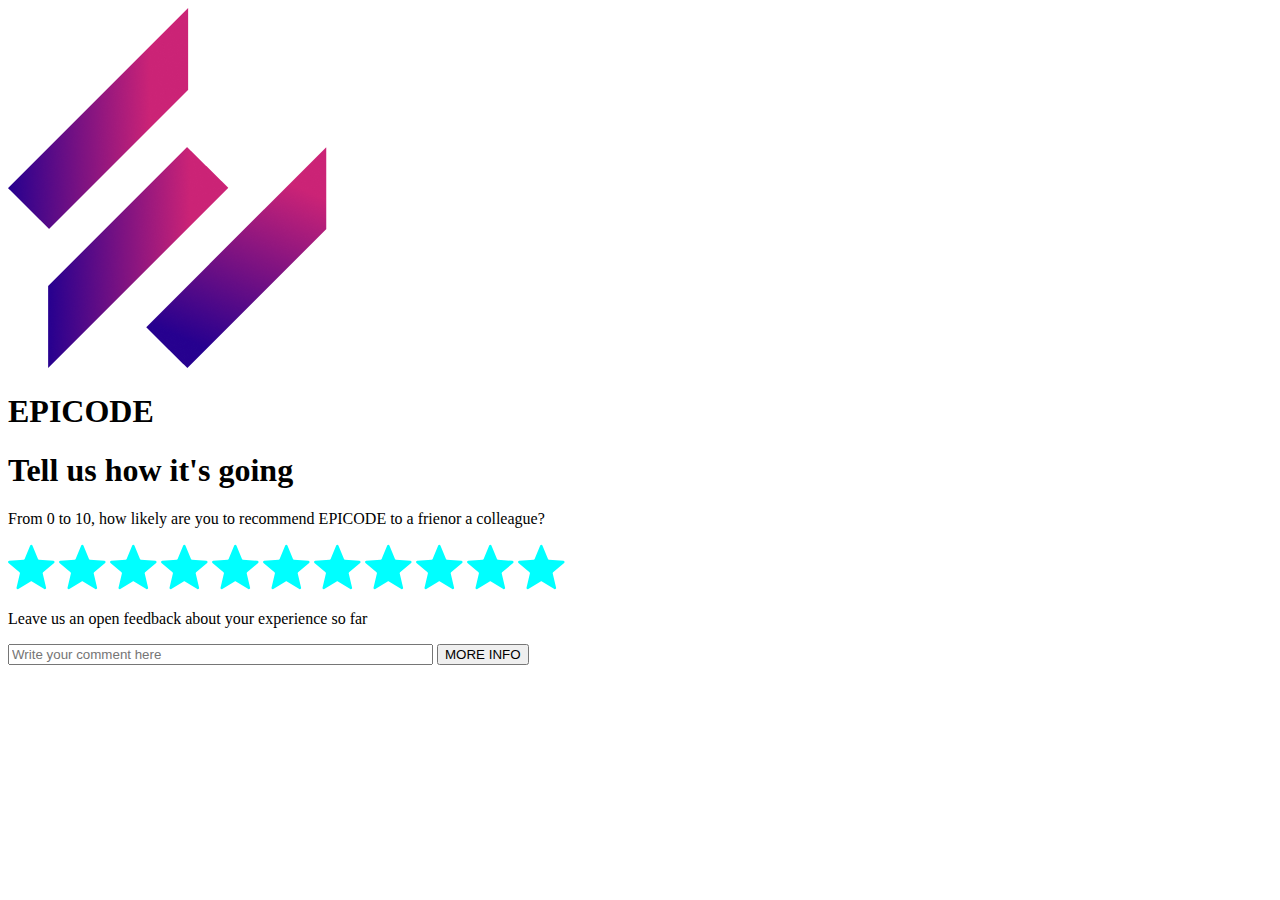
==== assets/html/feedback.html @ 7189b234 "Update feedback.html" ====
<!DOCTYPE html>
<html lang="en">
  <head>
    <meta charset="UTF-8" />
    <meta name="viewport" content="width=device-width, initial-scale=1.0" />
    <title>Document</title>
  </head>
  <body>
    <header>
      <div class="logo">
        <img src="../img/epicode_logo.png" alt="" />
        <h1>EPICODE</h1>
      </div>
    </header>
    <main>
      <h1>Tell us how it's going</h1>
      <p>
        From 0 to 10, how likely are you to recommend EPICODE to a frienor a
        colleague?
      </p>
      <form>
        <div class="voto">
          <img src="../img/star.svg" alt="stella" class="star" />
          <img src="../img/star.svg" alt="stella" class="star" />
          <img src="../img/star.svg" alt="stella" class="star" />
          <img src="../img/star.svg" alt="stella" class="star" />
          <img src="../img/star.svg" alt="stella" class="star" />
          <img src="../img/star.svg" alt="stella" class="star" />
          <img src="../img/star.svg" alt="stella" class="star" />
          <img src="../img/star.svg" alt="stella" class="star" />
          <img src="../img/star.svg" alt="stella" class="star" />
          <img src="../img/star.svg" alt="stella" class="star" />
          <img src="../img/star.svg" alt="stella" class="star" />
        </div>
        <p>Leave us an open feedback about your experience so far</p>
        <input
          type="text"
          class="recensione"
          placeholder="Write your comment here"
          size="50"
        />
        <button class="tasto" type="button">MORE INFO</button>
      </form>
    </main>
  </body>
</html>
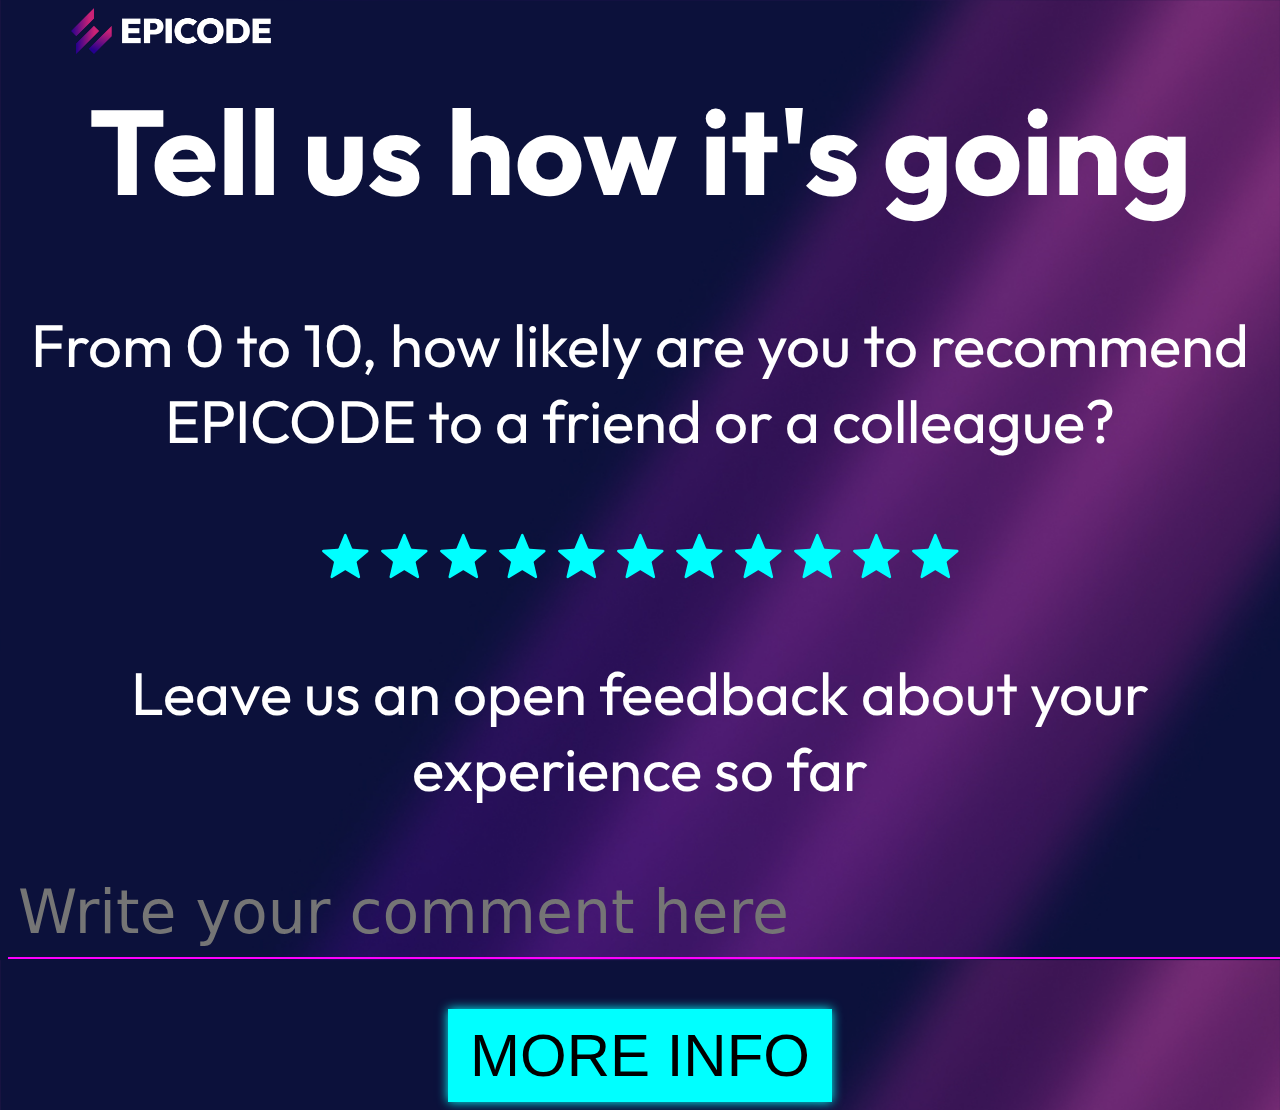
==== commit ad3ef1dc: "Feedback HTML & CSS" ====
--- a/assets/html/feedback.html
+++ b/assets/html/feedback.html
@@ -4,18 +4,22 @@
     <meta charset="UTF-8" />
     <meta name="viewport" content="width=device-width, initial-scale=1.0" />
     <title>Document</title>
+    <link rel="preconnect" href="https://fonts.googleapis.com" />
+    <link rel="preconnect" href="https://fonts.gstatic.com" crossorigin />
+    <link
+      rel="stylesheet"
+      href="https://fonts.googleapis.com/css2?family=Outfit:wght@100..900&display=swap"
+    />
+    <link rel="stylesheet" href="../css/feedback.css" />
   </head>
   <body>
     <header>
-      <div class="logo">
-        <img src="../img/epicode_logo.png" alt="" />
-        <h1>EPICODE</h1>
-      </div>
+      <img class="logo" src="../img/epicode_logo.png" alt="" />
     </header>
     <main>
       <h1>Tell us how it's going</h1>
       <p>
-        From 0 to 10, how likely are you to recommend EPICODE to a frienor a
+        From 0 to 10, how likely are you to recommend EPICODE to a friend or a
         colleague?
       </p>
       <form>
@@ -32,14 +36,15 @@
           <img src="../img/star.svg" alt="stella" class="star" />
           <img src="../img/star.svg" alt="stella" class="star" />
         </div>
-        <p>Leave us an open feedback about your experience so far</p>
+        <p id="leave">Leave us an open feedback about your experience so far</p>
         <input
           type="text"
           class="recensione"
           placeholder="Write your comment here"
-          size="50"
         />
-        <button class="tasto" type="button">MORE INFO</button>
+        <div>
+          <button class="tasto" type="button">MORE INFO</button>
+        </div>
       </form>
     </main>
   </body>
--- a/assets/css/feedback.css
+++ b/assets/css/feedback.css
@@ -0,0 +1,49 @@
+html {
+  background-color: black;
+  background-image: url(../img/bg.jpg);
+  background-size: 100%;
+}
+.logo {
+  width: 200px;
+  margin-left: 5%;
+}
+main {
+  margin-top: -5%;
+  font-size: 60px;
+  font-family: outfit;
+  color: white;
+  display: flexbox;
+  align-items: center;
+  text-align: center;
+}
+footer {
+  font-family: outfit;
+  color: white;
+  display: flexbox;
+  align-items: center;
+  text-align: center;
+  margin-top: 10%;
+}
+.recensione {
+  font-family: system-ui, -apple-system, BlinkMacSystemFont, "Segoe UI", Roboto,
+    Oxygen, Ubuntu, Cantarell, "Open Sans", "Helvetica Neue", sans-serif;
+  padding: 10px;
+  width: 1350px;
+  border: none;
+  border-bottom: 2px solid #ff00ff;
+  font-size: 60px;
+  color: white;
+  outline: none;
+  background-color: rgba(255, 255, 255, 0);
+  margin-bottom: 50px;
+}
+.tasto {
+  padding: 10px 20px;
+  border: 2px solid #00ffff;
+  background: transparent;
+  color: #000000;
+  font-size: 60px;
+  cursor: pointer;
+  box-shadow: 0 0 10px #00ffff;
+  background-color: #00ffff;
+}
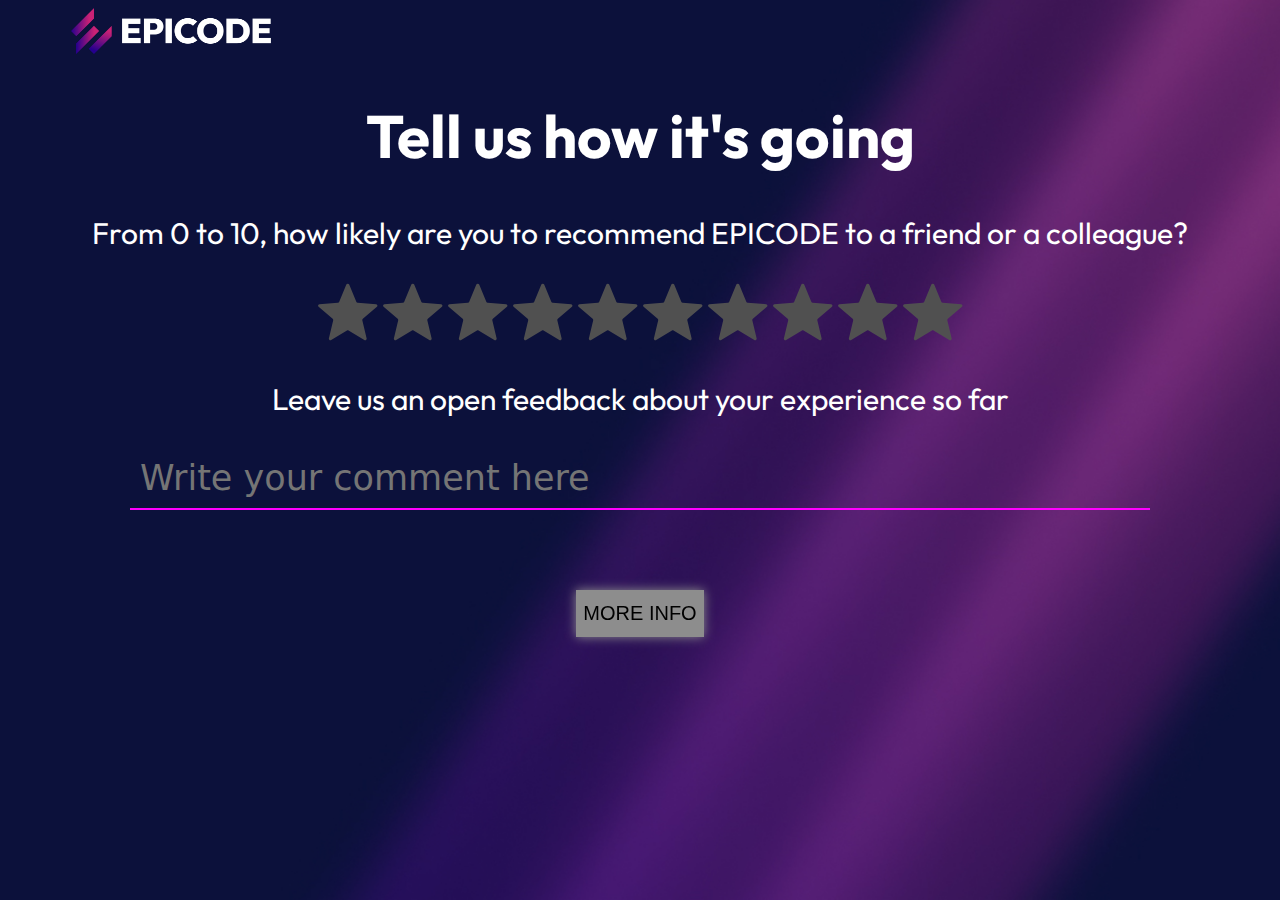
==== commit be08c91c: "Stars Feedback JS+HTML+CSS" ====
--- a/assets/html/feedback.html
+++ b/assets/html/feedback.html
@@ -24,17 +24,66 @@
       </p>
       <form>
         <div class="voto">
-          <img src="../img/star.svg" alt="stella" class="star" />
-          <img src="../img/star.svg" alt="stella" class="star" />
-          <img src="../img/star.svg" alt="stella" class="star" />
-          <img src="../img/star.svg" alt="stella" class="star" />
-          <img src="../img/star.svg" alt="stella" class="star" />
-          <img src="../img/star.svg" alt="stella" class="star" />
-          <img src="../img/star.svg" alt="stella" class="star" />
-          <img src="../img/star.svg" alt="stella" class="star" />
-          <img src="../img/star.svg" alt="stella" class="star" />
-          <img src="../img/star.svg" alt="stella" class="star" />
-          <img src="../img/star.svg" alt="stella" class="star" />
+          <img
+            src="../img/star.svg"
+            data-value="1"
+            alt="stella 1"
+            class="star"
+          />
+          <img
+            src="../img/star.svg"
+            data-value="2"
+            alt="stella 2"
+            class="star"
+          />
+          <img
+            src="../img/star.svg"
+            data-value="3"
+            alt="stella 3"
+            class="star"
+          />
+          <img
+            src="../img/star.svg"
+            data-value="4"
+            alt="stella 4"
+            class="star"
+          />
+          <img
+            src="../img/star.svg"
+            data-value="5"
+            alt="stella 5"
+            class="star"
+          />
+          <img
+            src="../img/star.svg"
+            data-value="6"
+            alt="stella 6"
+            class="star"
+          />
+          <img
+            src="../img/star.svg"
+            data-value="7"
+            alt="stella 7"
+            class="star"
+          />
+          <img
+            src="../img/star.svg"
+            data-value="8"
+            alt="stella 8"
+            class="star"
+          />
+          <img
+            src="../img/star.svg"
+            data-value="9"
+            alt="stella 9"
+            class="star"
+          />
+          <img
+            src="../img/star.svg"
+            data-value="10"
+            alt="stella 10"
+            class="star"
+          />
         </div>
         <p id="leave">Leave us an open feedback about your experience so far</p>
         <input
@@ -47,5 +96,6 @@
         </div>
       </form>
     </main>
+    <script src="../js/feedback.js"></script>
   </body>
 </html>
--- a/assets/css/feedback.css
+++ b/assets/css/feedback.css
@@ -8,8 +8,7 @@
   margin-left: 5%;
 }
 main {
-  margin-top: -5%;
-  font-size: 60px;
+  font-size: 30px;
   font-family: outfit;
   color: white;
   display: flexbox;
@@ -28,22 +27,46 @@
   font-family: system-ui, -apple-system, BlinkMacSystemFont, "Segoe UI", Roboto,
     Oxygen, Ubuntu, Cantarell, "Open Sans", "Helvetica Neue", sans-serif;
   padding: 10px;
-  width: 1350px;
+  width: 1000px;
   border: none;
   border-bottom: 2px solid #ff00ff;
-  font-size: 60px;
+  font-size: 35px;
   color: white;
   outline: none;
   background-color: rgba(255, 255, 255, 0);
-  margin-bottom: 50px;
+  margin-bottom: 30px;
 }
 .tasto {
-  padding: 10px 20px;
+  padding: 10px 5px;
+  font-size: 20px;
+  cursor: pointer;
+  margin-top: 50px;
+  filter: grayscale(100%) brightness(0.7);
   border: 2px solid #00ffff;
-  background: transparent;
-  color: #000000;
-  font-size: 60px;
-  cursor: pointer;
   box-shadow: 0 0 10px #00ffff;
   background-color: #00ffff;
+  color: #000000;
 }
+.tasto:hover {
+  filter: none;
+  border: 2px solid #00ffff;
+  box-shadow: 0 0 10px #00ffff;
+  background-color: #00ffff;
+  color: #000000;
+}
+
+.voto {
+  display: inline-flex;
+  gap: 5px;
+}
+.star {
+  width: 60px;
+  height: 60px;
+  cursor: pointer;
+  filter: grayscale(100%) brightness(0.4);
+  transition: all 0.3s ease;
+}
+
+.star.active {
+  filter: grayscale(0%);
+}
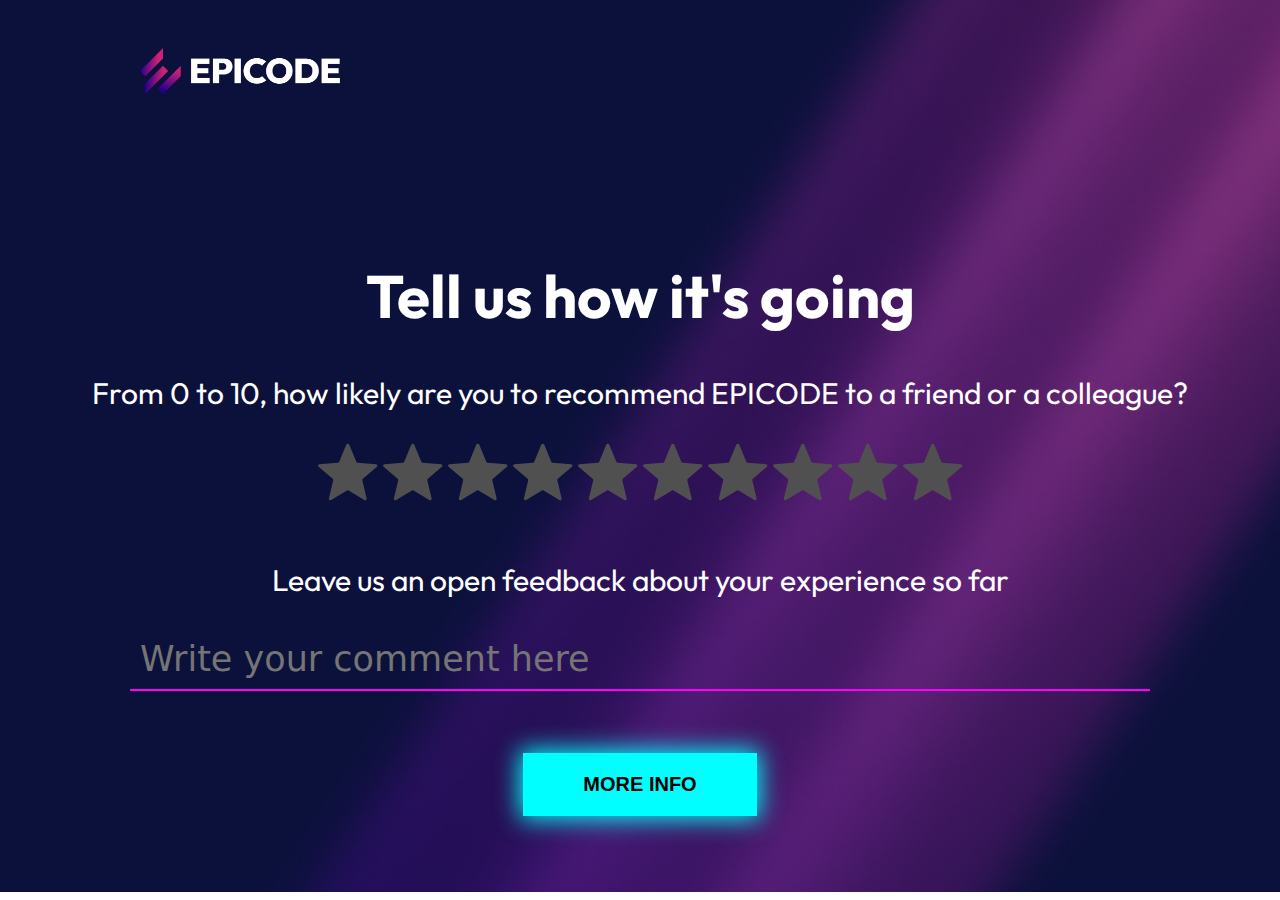
==== commit f570ed31: "Final Branch" ====
--- a/assets/html/feedback.html
+++ b/assets/html/feedback.html
@@ -3,18 +3,31 @@
   <head>
     <meta charset="UTF-8" />
     <meta name="viewport" content="width=device-width, initial-scale=1.0" />
-    <title>Document</title>
+    <title>Feedback</title>
+    <link rel="stylesheet" href="../css/feedback.css" />
+
+    <!-- Outfit Font -->
     <link rel="preconnect" href="https://fonts.googleapis.com" />
     <link rel="preconnect" href="https://fonts.gstatic.com" crossorigin />
     <link
+      href="https://fonts.googleapis.com/css2?family=Outfit:wght@100..900&display=swap"
       rel="stylesheet"
-      href="https://fonts.googleapis.com/css2?family=Outfit:wght@100..900&display=swap"
     />
-    <link rel="stylesheet" href="../css/feedback.css" />
+
+    <!-- Inter Font -->
+    <link rel="preconnect" href="https://fonts.googleapis.com" />
+    <link rel="preconnect" href="https://fonts.gstatic.com" crossorigin />
+    <link
+      href="https://fonts.googleapis.com/css2?family=Inter:ital,opsz,wght@0,14..32,100..900;1,14..32,100..900&display=swap"
+      rel="stylesheet"
+    />
   </head>
+
+  <body>
+    </head>
   <body>
     <header>
-      <img class="logo" src="../img/epicode_logo.png" alt="" />
+      <img class="logo" src="../img/epicode_logo.png" alt="epicode_logo" />
     </header>
     <main>
       <h1>Tell us how it's going</h1>
@@ -85,14 +98,16 @@
             class="star"
           />
         </div>
-        <p id="leave">Leave us an open feedback about your experience so far</p>
+        <div id="feedbackZone">
+          <p id="leave">Leave us an open feedback about your experience so far</p>
         <input
           type="text"
-          class="recensione"
+          class="feedback"
           placeholder="Write your comment here"
         />
+        </div>
         <div>
-          <button class="tasto" type="button">MORE INFO</button>
+          <a href="https://epicode.com/it/candidati/?utm_source=googleads&utm_campaign=brand&utm_adgroup=brandphrase&utm_term=epicode&utm_campaign=Brand&utm_source=adwords&utm_medium=ppc&hsa_acc=1246633295&hsa_cam=11897141170&hsa_grp=115607542316&hsa_ad=717726046297&hsa_src=g&hsa_tgt=kwd-1083842420863&hsa_kw=epicode&hsa_mt=e&hsa_net=adwords&hsa_ver=3&gad_source=1&gclid=CjwKCAiAt4C-BhBcEiwA8Kp0Cbkb7P-2a-g3UnG9O-_0jgsOrdRVh4anHRdazEhj4K_DAWDxYcE2NBoCincQAvD_BwE"><button class="moreInfo" type="button">MORE INFO</button></a>
         </div>
       </form>
     </main>
--- a/assets/css/feedback.css
+++ b/assets/css/feedback.css
@@ -1,12 +1,25 @@
-html {
-  background-color: black;
+body {
   background-image: url(../img/bg.jpg);
   background-size: 100%;
+  background-position: center;
+  background-repeat: no-repeat;
+  color: white;
 }
-.logo {
-  width: 200px;
-  margin-left: 5%;
+
+/* Header */
+header {
+  width: 1000px;
+  margin-right: auto;
+  margin-left: auto;
 }
+
+header img {
+  width: 20%;
+  margin-top: 4%;
+  margin-bottom: 4%;
+}
+
+/* Main */
 main {
   font-size: 30px;
   font-family: outfit;
@@ -15,6 +28,12 @@
   align-items: center;
   text-align: center;
 }
+
+main h1 {
+  margin-top: 2em;
+}
+
+/* Footer */
 footer {
   font-family: outfit;
   color: white;
@@ -23,38 +42,8 @@
   text-align: center;
   margin-top: 10%;
 }
-.recensione {
-  font-family: system-ui, -apple-system, BlinkMacSystemFont, "Segoe UI", Roboto,
-    Oxygen, Ubuntu, Cantarell, "Open Sans", "Helvetica Neue", sans-serif;
-  padding: 10px;
-  width: 1000px;
-  border: none;
-  border-bottom: 2px solid #ff00ff;
-  font-size: 35px;
-  color: white;
-  outline: none;
-  background-color: rgba(255, 255, 255, 0);
-  margin-bottom: 30px;
-}
-.tasto {
-  padding: 10px 5px;
-  font-size: 20px;
-  cursor: pointer;
-  margin-top: 50px;
-  filter: grayscale(100%) brightness(0.7);
-  border: 2px solid #00ffff;
-  box-shadow: 0 0 10px #00ffff;
-  background-color: #00ffff;
-  color: #000000;
-}
-.tasto:hover {
-  filter: none;
-  border: 2px solid #00ffff;
-  box-shadow: 0 0 10px #00ffff;
-  background-color: #00ffff;
-  color: #000000;
-}
 
+/* Stile stelle */
 .voto {
   display: inline-flex;
   gap: 5px;
@@ -70,3 +59,43 @@
 .star.active {
   filter: grayscale(0%);
 }
+
+#feedbackZone {
+  margin-top: 4%;
+}
+
+/* Stile input feedback */
+.feedback {
+  font-family: system-ui, -apple-system, BlinkMacSystemFont, "Segoe UI", Roboto,
+    Oxygen, Ubuntu, Cantarell, "Open Sans", "Helvetica Neue", sans-serif;
+  padding: 10px;
+  width: 1000px;
+  border: none;
+  border-bottom: 2px solid #ff00ff;
+  font-size: 35px;
+  color: white;
+  outline: none;
+  background-color: transparent;
+  margin-bottom: 1%;
+}
+
+/* Stile Button more info */
+.moreInfo {
+  padding: 10px 5px;
+  font-size: 20px;
+  cursor: pointer;
+  margin-top: 50px;
+  background-color: #00ffff;
+  border: none;
+  box-shadow: 0px 0px 25px 3px #00ffff;
+  padding: 1em 3em;
+  font-weight: bold;
+}
+
+.moreInfo:hover {
+  filter: none;
+  border: 2px solid #00ffff;
+  box-shadow: 0 0 10px #00ffff;
+  background-color: #00ffff;
+  color: #000000;
+}
